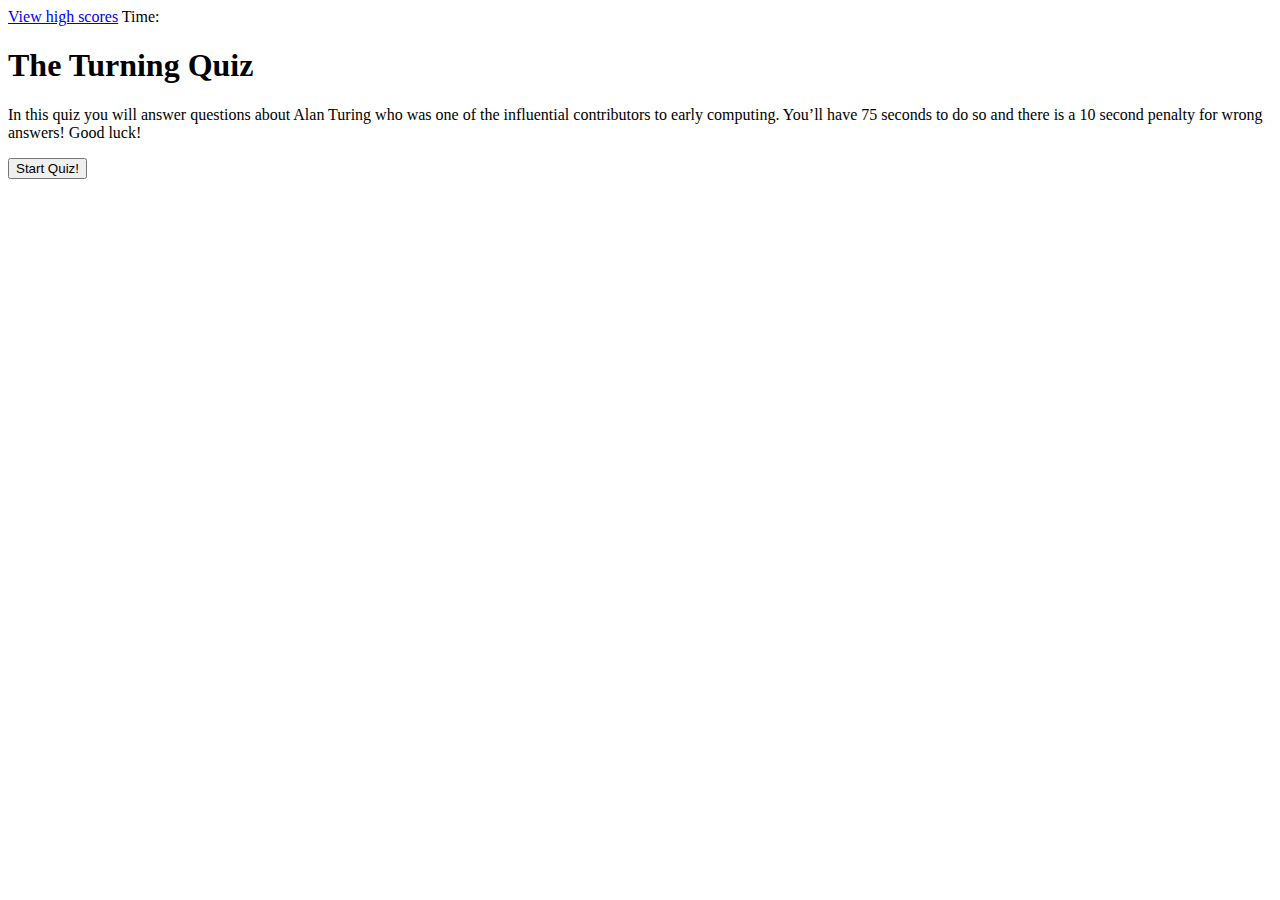
==== index.html @ a6a9625b "HTML skeleton" ====
<!DOCTYPE html>
<html lang="en">

<head>
    <meta charset="UTF-8">
    <meta http-equiv="X-UA-Compatible" content="IE=edge">
    <meta name="viewport" content="width=device-width, initial-scale=1.0">
    <link rel="stylesheet" href="./assets/css/style.css">
    <title>The Turing Quiz!</title>
</head>

<body>
    <heading>
        <a href="./high-scores.html">View high scores</a>
        <a class="timer">Time: </a>
    </heading>

    <section>
        <div>
            <h1>The Turning Quiz</h1>
            <p>
                In this quiz you will answer questions about Alan Turing who was one of the 
                influential contributors to early computing. You’ll have 75 seconds to do so 
                and there is a 10 second penalty for wrong answers! Good luck!
            </p>
            <button class="start-btn">Start Quiz!</button>
        </div>
    </section>

    <script src="./assets/js/script.js"></script>
</body>

</html>
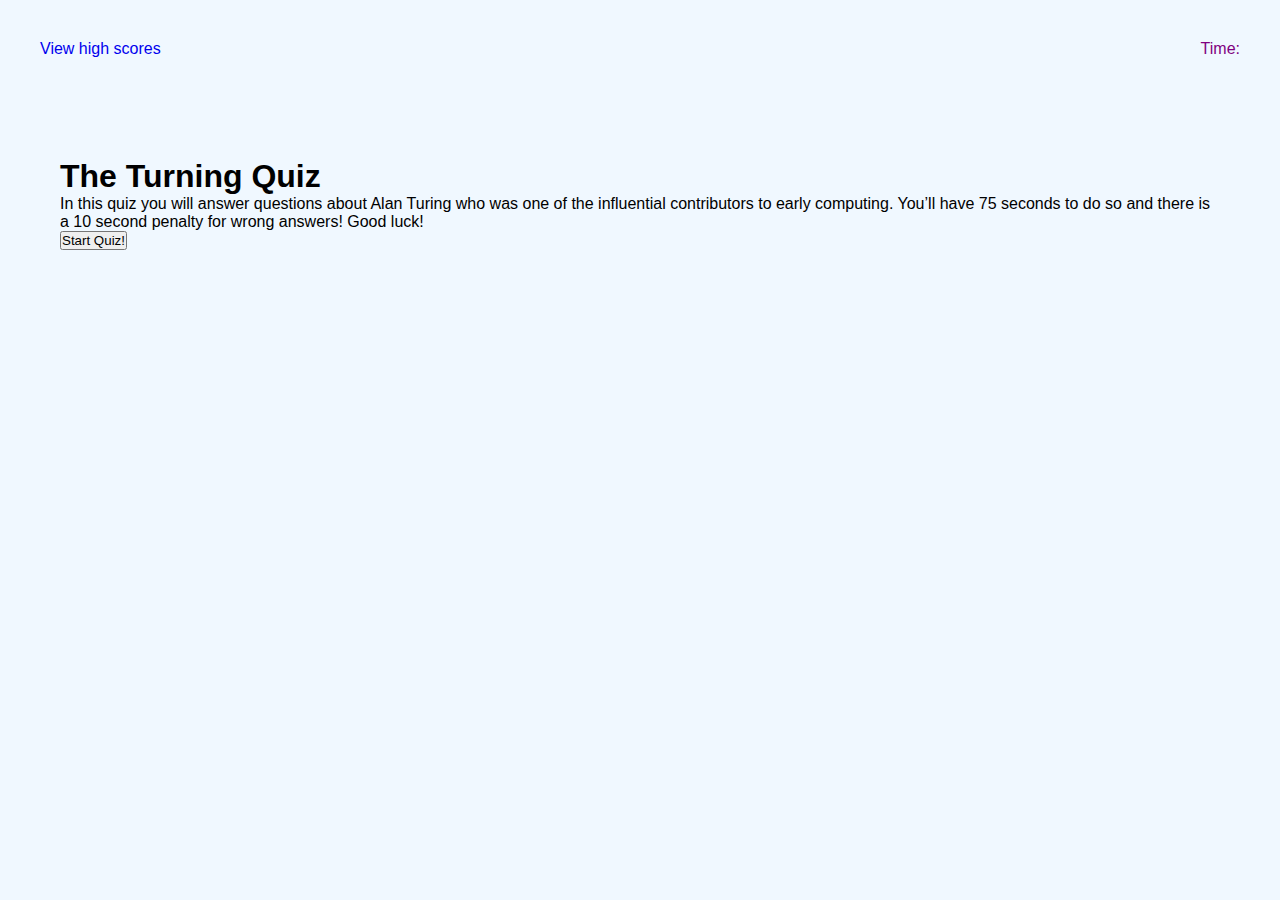
==== commit 93f3be5f: "high-score html and inital CSS" ====
--- a/index.html
+++ b/index.html
@@ -10,13 +10,16 @@
 </head>
 
 <body>
-    <heading>
-        <a href="./high-scores.html">View high scores</a>
-        <a class="timer">Time: </a>
+    <heading class="flex-row"> 
+        <a href="./high-scores.html" class="scores-link">View high scores</a>
+        <div>
+            <a class="timer">Time: </a>
+            <h3></h3>
+        </div>
     </heading>
 
-    <section>
-        <div>
+    <section class="flex-row">
+        <div class="quiz-start show">
             <h1>The Turning Quiz</h1>
             <p>
                 In this quiz you will answer questions about Alan Turing who was one of the 
@@ -25,6 +28,17 @@
             </p>
             <button class="start-btn">Start Quiz!</button>
         </div>
+        <div class="quiz-questions hide">
+            <h1>1. Before joining the WWII war effort, Alan Turing received his PhD from Princeton in ____.</h1>
+            <button class="answer-btn">a. Cryptology</button>
+            <button class="answer-btn">b. Mathematics</button>
+            <button class="answer-btn">c. Computer Science</button>
+            <button class="answer-btn">d. Theology</button>
+        </div>
+        <div class="quiz-result">
+
+        </div>
+
     </section>
 
     <script src="./assets/js/script.js"></script>
--- a/assets/css/style.css
+++ b/assets/css/style.css
@@ -0,0 +1,61 @@
+:root {
+    --primary-color: red;
+    --secondary-color: white;
+    --tertiary-color: purple;
+}
+
+* {
+    box-sizing: border-box;
+    margin: 0;
+    padding: 0;
+}
+
+a:link {
+    text-decoration: none;
+    color: none;
+}
+
+a:visited {
+    text-decoration: none;
+    color: none;
+}
+
+a:hover {
+    text-decoration: none;
+    color: none;
+}
+  
+a:active {
+    text-decoration: none;
+    color: none;
+}
+
+body {
+    font-family: Arial, Helvetica, sans-serif;
+    background-color: aliceblue;
+}
+
+section {
+    padding: 60px;
+}
+
+.flex-row {
+    display: flex;
+}
+
+heading {
+    justify-content: space-between;
+    padding: 40px;
+}
+
+.timer {
+    color: var(--tertiary-color);
+}
+
+.show {
+    display: block;
+}
+
+.hide {
+    display: none;
+}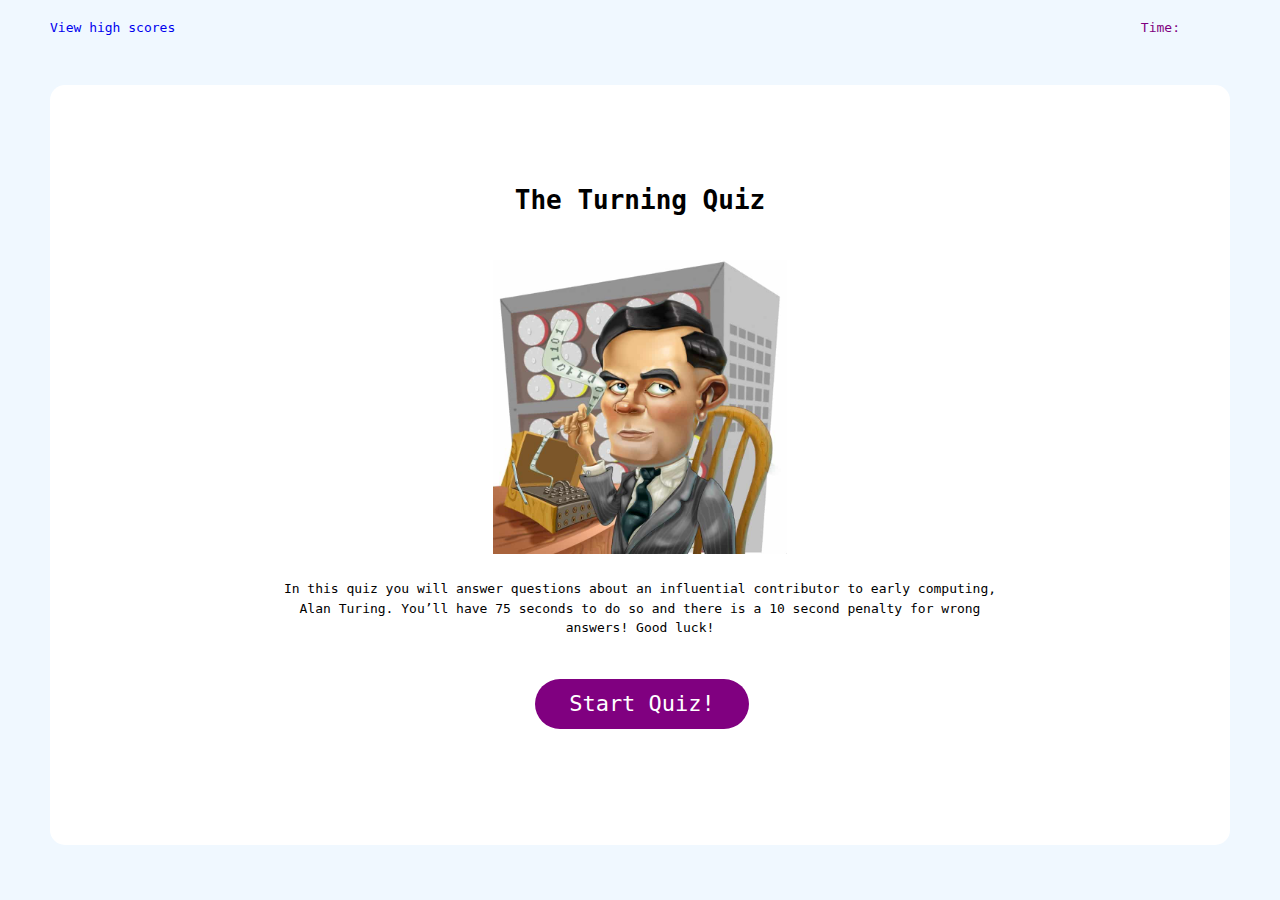
==== commit 203c6782: "quiz start CSS work" ====
--- a/index.html
+++ b/index.html
@@ -18,15 +18,21 @@
         </div>
     </heading>
 
-    <section class="flex-row">
+    <section class="flex-row quiz-box">
         <div class="quiz-start show">
             <h1>The Turning Quiz</h1>
+            <div>
+            <br/>
+            <img src="./assets/images/Alan-Turing.jpg">
             <p>
-                In this quiz you will answer questions about Alan Turing who was one of the 
-                influential contributors to early computing. You’ll have 75 seconds to do so 
+                In this quiz you will answer questions about an influential contributor 
+                to early computing, Alan Turing. You’ll have 75 seconds to do so 
                 and there is a 10 second penalty for wrong answers! Good luck!
             </p>
-            <button class="start-btn">Start Quiz!</button>
+            <div class="container">
+            <button class="btn start-btn">Start Quiz!</button>
+            </div>
+        </div>
         </div>
         <div class="quiz-questions hide">
             <h1>1. Before joining the WWII war effort, Alan Turing received his PhD from Princeton in ____.</h1>
--- a/assets/css/style.css
+++ b/assets/css/style.css
@@ -1,5 +1,5 @@
 :root {
-    --primary-color: red;
+    --primary-color: aliceblue;
     --secondary-color: white;
     --tertiary-color: purple;
 }
@@ -31,8 +31,8 @@
 }
 
 body {
-    font-family: Arial, Helvetica, sans-serif;
-    background-color: aliceblue;
+    font-family: monospace; 
+    background-color: var(--primary-color);
 }
 
 section {
@@ -45,7 +45,9 @@
 
 heading {
     justify-content: space-between;
-    padding: 40px;
+    padding-top: 20px;
+    padding-left: 50px;
+    padding-right: 100px;
 }
 
 .timer {
@@ -58,4 +60,65 @@
 
 .hide {
     display: none;
+}
+
+.btn {
+    background-color: var(--tertiary-color);
+    font-family: monospace;
+    border: none;
+    border-radius: 25px;
+    box-shadow: rgba(0, 0, 0, 0.1) 0px 1px 6px 0px rgba(0, 0, 0, 0.2) 0px 1px 1px 0px;
+    color: hsl(0, 0%, 100%);
+    display: inline-block;
+    font-size: 22px;
+    line-height: 22px;
+    margin: 16px 16px 16px 20px;
+    padding: 14px 34px;
+    text-align: center;
+    cursor: pointer;
+}
+
+.btn:hover {
+    background-color: rgba(128, 0, 128, 0.8); 
+}
+
+.container {
+  display: flex;
+  align-items: center;
+  justify-content: center;
+}
+
+.quiz-box {
+    background-color: var(--secondary-color);
+    padding: 100px;
+    margin: 50px;
+    border-radius: 15px;
+    display: flex;
+}
+
+.quiz-box h1 {
+    padding-bottom: 30px;
+    text-align: center;
+}
+
+img {
+    width: 30%;
+    display: block;
+    margin-left: auto;
+    margin-right: auto;
+}
+
+.quiz-box p {
+    width: 80%;
+    padding: 25px;
+    line-height: 1.5;
+    margin: 0 auto;
+    justify-content: space-around;
+    text-align: center;
+}
+
+.start-btn {
+    display: flex;
+    align-items: center;
+    justify-content: center;
 }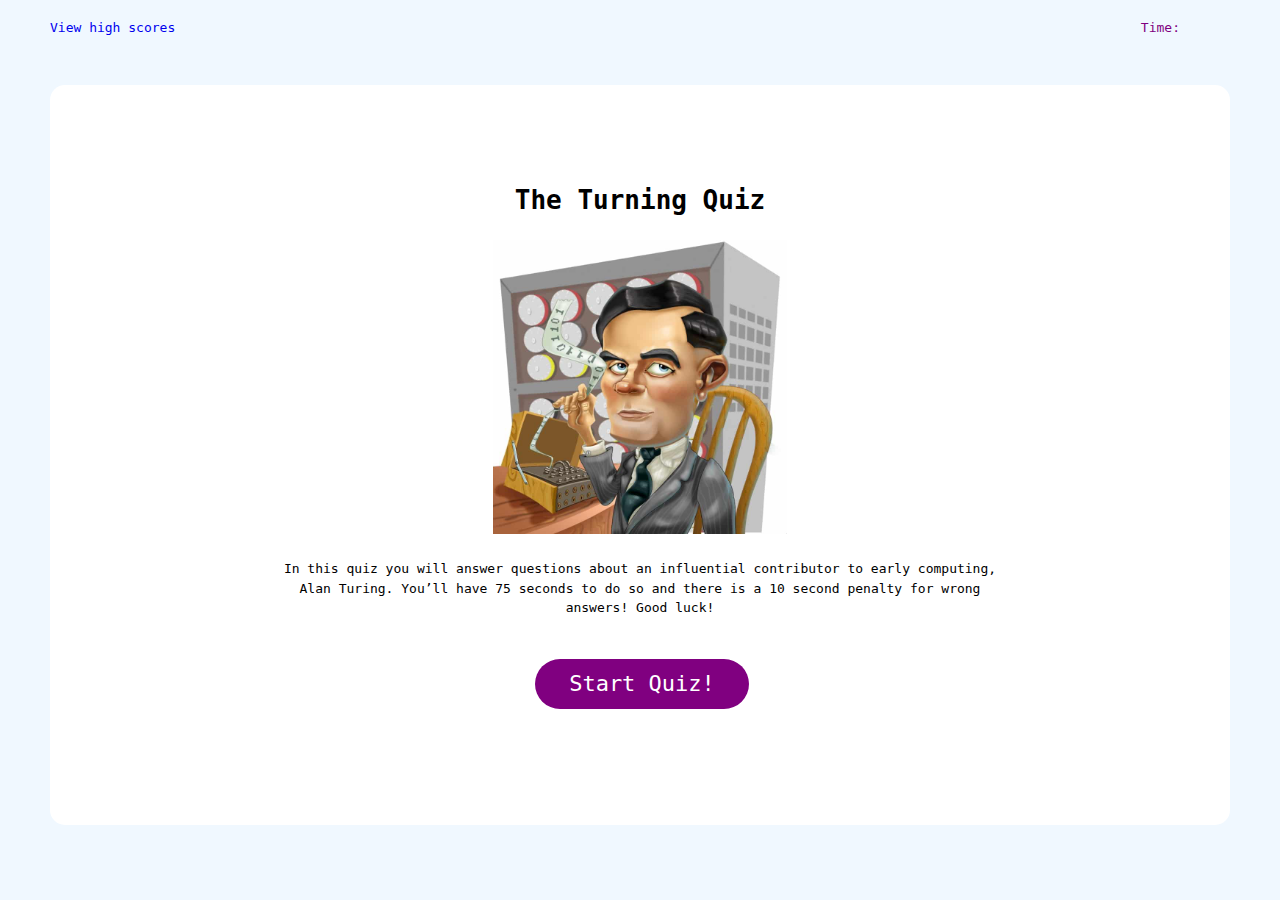
==== commit a5cc445e: "json question and answers" ====
--- a/index.html
+++ b/index.html
@@ -19,7 +19,7 @@
     </heading>
 
     <section class="flex-row quiz-box">
-        <div class="quiz-start show">
+        <div class="quiz-start show" id="startScreen">
             <h1>The Turning Quiz</h1>
             <div>
             <br/>
@@ -30,19 +30,21 @@
                 and there is a 10 second penalty for wrong answers! Good luck!
             </p>
             <div class="container">
-            <button class="btn start-btn">Start Quiz!</button>
+            <button class="btn start-btn" id="start">Start Quiz!</button>
             </div>
         </div>
         </div>
-        <div class="quiz-questions hide">
-            <h1>1. Before joining the WWII war effort, Alan Turing received his PhD from Princeton in ____.</h1>
-            <button class="answer-btn">a. Cryptology</button>
-            <button class="answer-btn">b. Mathematics</button>
-            <button class="answer-btn">c. Computer Science</button>
-            <button class="answer-btn">d. Theology</button>
+        <div class="quiz-questions hide" id="questionScreen">
+            <h1>1. Before joining the WWII war effort, Alan Turing received his PhD from Princeton in the field of ____.</h1>
+            <ul>
+                <li><button class="btn" id="answerOne">a. Cryptology</button></li>
+                <li><button class="btn" id="answerTwo">b. Mathematics</button></li>
+                <li><button class="btn" id="answerThree">c. Computer Science</button></li>
+                <li><button class="btn" id="answerFour">d. Theology</button></li>
+        </ul>
         </div>
-        <div class="quiz-result">
-
+        <div class="quiz-result hide">
+            <h1>Good work!</h1>
         </div>
 
     </section>
--- a/assets/css/style.css
+++ b/assets/css/style.css
@@ -97,7 +97,7 @@
 }
 
 .quiz-box h1 {
-    padding-bottom: 30px;
+    padding-bottom: 10px;
     text-align: center;
 }
 
@@ -121,4 +121,9 @@
     display: flex;
     align-items: center;
     justify-content: center;
+}
+
+ul {
+    list-style-type: none;
+    margin: 80px;
 }